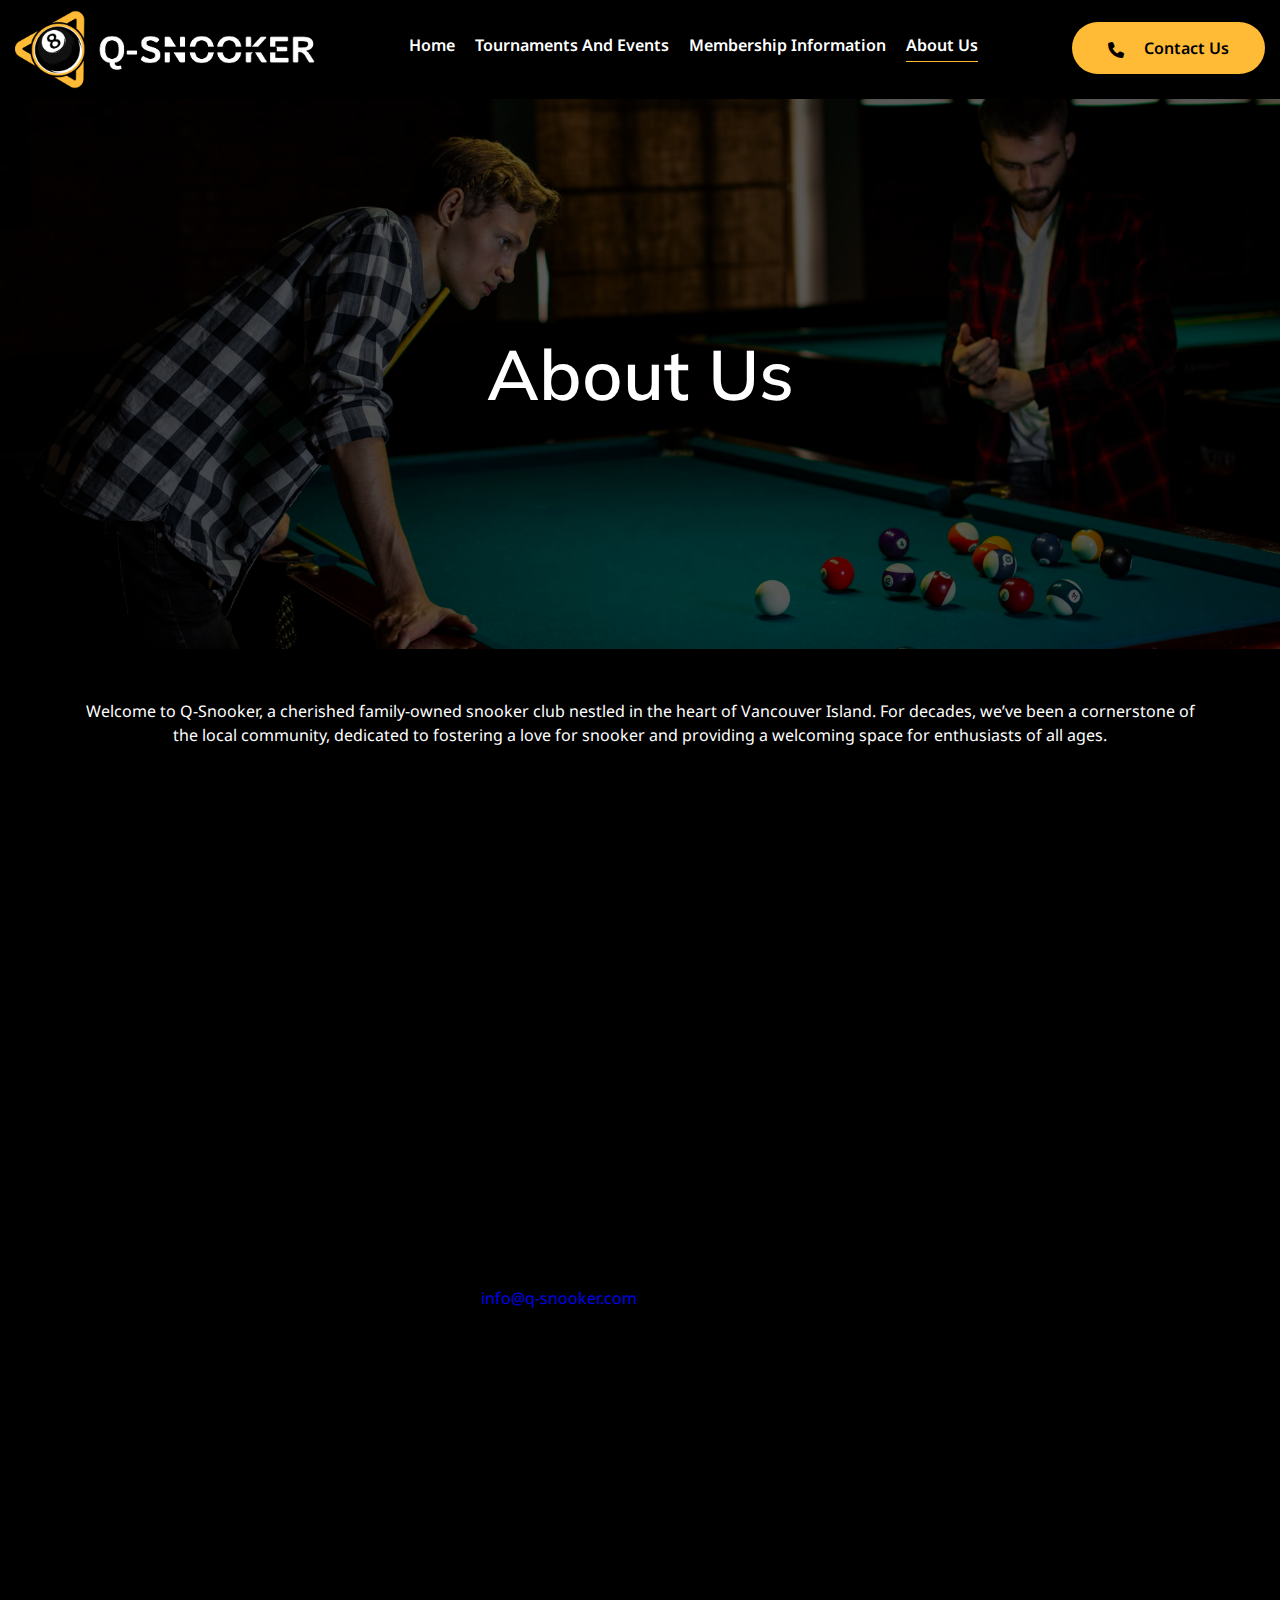
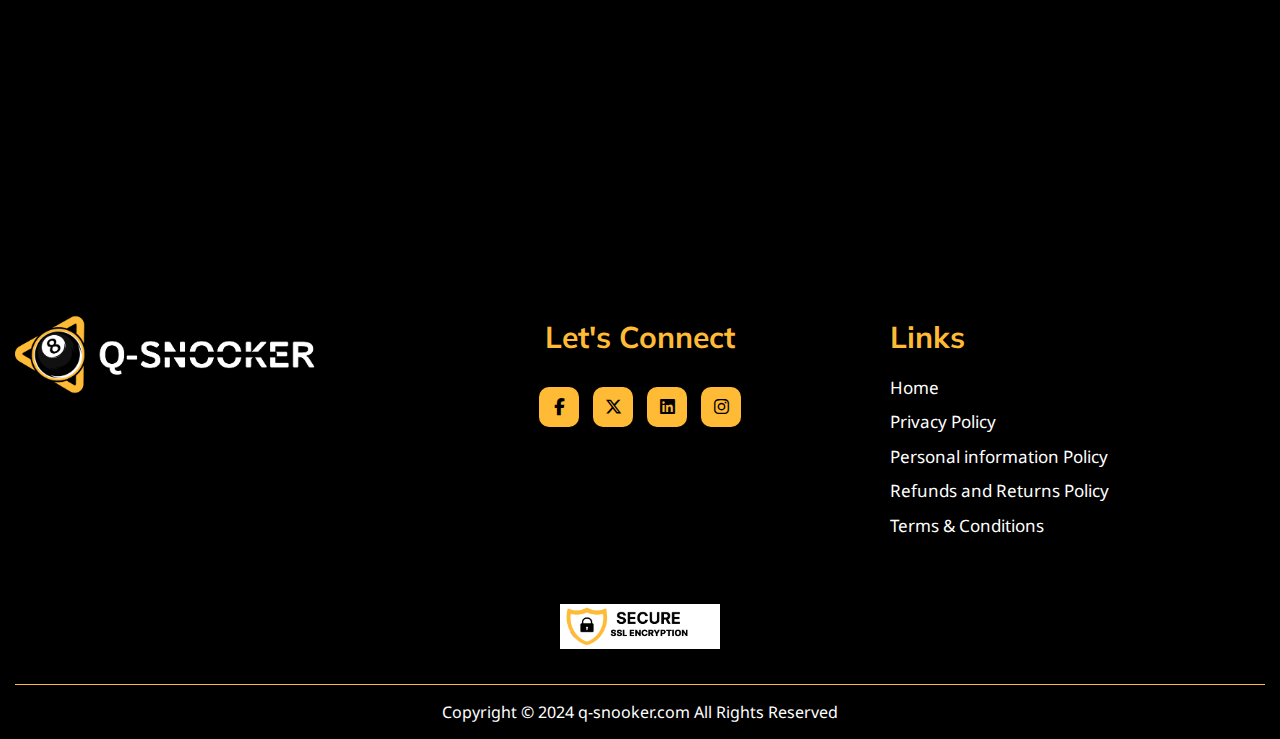
==== about-us.html @ 56da51fb "done" ====
<!DOCTYPE html>
<html lang="en">

<head>
    <meta name="viewport" content="width=device-width, initial-scale=1.0">
    <meta name="robots" content="index, follow">
    <link rel="stylesheet" href="./assets/fontawesome/css/all.css">
    <link rel="stylesheet" href="assets/css/aos.css">
    <link rel="stylesheet" href="./assets/css/style.css">
    <link rel="stylesheet" href="./assets/css/responsive.css">
    <link rel="icon" type="images/icon" href="./assets/images/favicon.ico">
    <title>About Us</title>
</head>

<body>
    <!-- Header Start -->
    <header class="site-header">
        <div class="container">
            <nav class="desktop-menu">
                <div class="logo">
                    <a href="./">
                        <img src="./assets/images/logo.svg" alt="logo"></a>
                </div>
                <div class="main-navbar">
                    <ul>
                        <li><a href="./">Home</a></li>
                        <li><a href="tournaments-events">Tournaments and Events</a></li>
                        <li><a href="membership-information">Membership Information</a></li>
                        <li><a class="active" href="about-us">About Us</a></li>
                        <li><a class="desktop-hide contact-us-btn butn" href="contact-us">Contact Us</a></li>
                    </ul>
                    <div class="close-icon"><i class="fa-solid fa-x"></i></div>
                </div>
                <div class="how-play">
                    <ul>
                        <li>
                            <a class="mobile-hide contact-us-btn butn" href="contact-us">
                                <i class="fa-solid fa-phone phone"></i>Contact Us</a>
                        </li>
                    </ul>
                </div>
                <div class="menu-icon"><i class="fa-solid fa-bars"></i></div>
            </nav>
        </div>
    </header>
    <!-- Header End -->

    <!--About Us Page Banner Section  Start -->
    <section class="banner">
        <div class="banner-image pages-banner-image">
            <img src="./assets/images/home-banner-image.jpg" alt="image">
        </div>
        <div class="banner-text pages-banner-text text-center">
            <div class="banner-text-group">
                <h1>About Us</h1>
            </div>
        </div>
    </section>
    <!--About Us Banner Section  End-->


    <!-- About Us Page Intro Section Start -->
    <div class="pages-intro-text-section py-5">
        <div class="container">
            <div class="pages-intro-text-wrapper text-center">
                <p>
                    Welcome to Q-Snooker, a cherished family-owned snooker club nestled in the heart of
                    Vancouver Island. For decades, we’ve been a cornerstone of the local community, dedicated
                    to fostering a love for snooker and providing a welcoming space for enthusiasts of all ages.
                </p>
            </div>
        </div>
    </div>
    <!-- About Us Page Intro  Section End-->

    <!-- About Us Content Section Start -->
    <section class="sub-pages-content-section py-5">
        <div class="container">
            <div class="sub-pages-content-wrapper">

                <div class="sub-pages-group">
                    <h3>
                        Our Story
                    </h3>
                    <p>
                        Founded in 1976, Q-Snooker has proudly upheld a tradition of excellence and hospitality.
                        Our family’s passion for snooker and commitment to quality service have been the driving
                        forces behind our success. What began as a small venture has grown into a beloved hub for
                        snooker players from near and far.
                    </p>
                </div>

                <div class="sub-pages-group">
                    <h3>
                        Our Mission
                    </h3>

                    <p>
                        At Q-Snooker, our mission is to create a friendly and supportive environment where snooker
                        players can thrive. If you’re a seasoned pro or a newcomer to the game, we strive to offer
                        top-notch facilities, engaging events, and a strong sense of community.
                    </p>
                </div>

                <div class="sub-pages-group">
                    <h3>
                        Our Facilities
                    </h3>
                    <p>
                        Our club features state-of-the-art snooker tables and comfortable lounge areas, designed to
                        enhance your playing experience. From casual games to competitive tournaments, we
                        provide the perfect setting for all your snooker needs. We also offer access to our exclusive
                        club lounge and a range of amenities to ensure your time with us is enjoyable.                        
                    </p>
                </div>

                <div class="sub-pages-group">
                    <h3>
                        Community and Tradition
                    </h3>
                    <p>
                        As a family-owned business, we value the close-knit relationships we’ve built with our
                        members and the broader community. We’re proud to support local events and initiatives,
                        and our long-standing presence on Vancouver Island reflects our commitment to giving back.
                    </p>
                </div>

                <div class="sub-pages-group">
                    <h3>
                        Join Us
                    </h3>
                    <p>
                        We invite you to become part of our story. Whether you’re looking to join a tournament, enjoy
                        a casual game, or simply connect with fellow snooker enthusiasts, Q-Snooker is the place
                        for you. Come and experience the warmth and camaraderie that have defined our club for
                        years.                        
                    </p>
                    <p>
                        Thank you for being a part of our journey. We look forward to welcoming you to Q-Snooker!
                    </p>
                    <p>
                        For more information or to get in touch with us, please email <a href="mailto:info@q-snooker.com">info@q-snooker.com</a>
                    </p>
                </div>
                
            </div>
        </div>
    </section>
    <!-- About Us Content Section End -->

    <!-- Footer Start -->
    <footer class="footer pt-5">
        <div class="container">

            <div class="footer-map pb-5">
                <iframe
                    src="https://www.google.com/maps/embed?pb=!1m18!1m12!1m3!1d2581.7495609422276!2d-124.98366782348803!3d49.67785597145502!2m3!1f0!2f0!3f0!3m2!1i1024!2i768!4f13.1!3m3!1m2!1s0x548813809dadab8f%3A0xec5811924b89cba3!2s2355%20Mansfield%20Dr%2C%20Courtenay%2C%20BC%20V9N%202M2%2C%20Canada!5e0!3m2!1sen!2sin!4v1727355421402!5m2!1sen!2sin"
                    width="100%" height="450" style="border:0;" allowfullscreen="" loading="lazy"
                    referrerpolicy="no-referrer-when-downgrade"></iframe>
            </div>
            <div class="footer-wrapper">

                <div class="logo-bottom footer-items">
                    <a href="./"> <img src="./assets/images/logo.svg" alt="logo"></a>
                </div>

                <div class="footer-connect footer-items">
                    <h3>Let's Connect</h3>
                    <div class="social-icons">
                        <div>
                            <div class="footer-social-icons">
                                <a href="#"><i class="fa-brands fa-facebook-f facebook"></i></a>
                                <a href="#"><i class="fa-brands fa-x-twitter twitter"></i></a>
                                <a href="#"><i class="fa-brands fa-linkedin fa-fw linkedin"></i></a>
                                <a href="#"><i class="fa-brands fa-instagram instagram"></i></a>
                            </div>
                        </div>
                    </div>
                </div>


                <div class="footer-links footer-items">
                    <h3>Links</h3>
                    <ul>
                        <li><a href="./">Home</a></li>
                        <li><a href="privacy-policy">Privacy Policy</a></li>
                        <li><a href="personal-information">Personal information Policy</a></li>
                        <li><a href="return-refunds">Refunds and Returns Policy</a></li>
                        <li><a href="terms-conditions">Terms & Conditions</a></li>
                    </ul>
                </div>
            </div>
            <div class="ssl-certificate text-center py-3">
                <img src="./assets/images/ssl.png" alt="ssl-logo">
            </div>
            <div class="copyright py-4">
                <p>Copyright &copy; 2024 q-snooker.com All Rights Reserved</p>
            </div>
        </div>
    </footer>
    <!-- Footer End -->



    <!-- Cookies Start -->
    <!-- <div class="wrapper">
        <div class="info">
            <p>
                This website uses cookies to give you the best possible experience of our websites. Cookies help us
                provide social media features, analyze our traffic, and improve our services. By continuing to browse
                our site, you agree to our use of cookies.
            </p>
        </div>
        <div class="buttons">
            <button class="button" id="acceptBtn">Accept Cookies</button>
            <button class="button">Reject Cookies</button>
        </div>
    </div> -->
    <!-- Cookies End-->

    <script src="assets/js/aos.js"></script>
    <script src="./assets/js/index.js"></script>
</body>

</html>
---- assets/css/style.css ----
@import url('https://fonts.googleapis.com/css2?family=Noto+Sans:ital,wght@0,100..900;1,100..900&display=swap');

@import url('https://fonts.googleapis.com/css2?family=Mulish:ital,wght@0,200..1000;1,200..1000&display=swap');


/* Global CSS Start */

* {
    padding: 0;
    margin: 0;
    box-sizing: border-box;
}

html {
    scroll-behavior: smooth;
}

body {
    font-family: "Noto Sans", sans-serif;
    padding: 0;
    margin: 0;
    word-break: break-word;
    background-color: #000;
}

h1,
h2,
h3,
h4,
h5,
h6 {
    font-family: "Mulish", sans-serif;
    margin: 0;
    line-height: 1.5;
}


p {
    line-height: 1.5;
    padding: 0;
    margin: 0;
}

ul {
    list-style-type: none;
    margin: 0;
    padding: 0;
}

ul li {
    line-height: 1.5;
    margin-bottom: 3px;
}

a {
    display: inline-block;
    text-decoration: none;
    font-family: "Noto Sans", sans-serif;
}

button,
textarea,
input[type=text],
input[type=submit] {
    font-family: "Noto Sans", sans-serif;
}

img {
    max-width: 100%;
    object-fit: cover;
    width: 100%;
}

.container {
    width: 100%;
    max-width: 1300px;
    margin: 0 auto;
    padding: 0 15px;
}

.py-3 {
    padding: 30px 0;
}

.py-5 {
    padding: 50px 0;
}

.pb-5 {
    padding-bottom: 50px;
}

.pt-5 {
    padding-top: 50px;
}

.pb-4 {
    padding-bottom: 40px;
}


.text-center {
    text-align: center;
}

.mb-4 {
    margin-bottom: 35px;
}


/*

 https://preview.themeforest.net/item/eightsy-billiard-school-sport-club-elementor-template-kit/full_screen_preview/35427626?_ga=2.178571309.84875571.1727330022-154049816.1719381000&_gac=1.24162376.1726467419.Cj0KCQjwi5q3BhCiARIsAJCfuZm8hFzgJNDiCWxb7B30YWxnWlj-VjBrRWWavUp2nf5yBualqFnf5sgaAioKEALw_wcB 
 
 */

/* Global CSS End */


/*Header CSS Start */
.logo img {
    text-align: center;
    width: 100%;
    max-width: 300px;
    vertical-align: middle;
}

.site-header {
    position: sticky;
    top: 0;
    left: 0;
    right: 0;
    width: 100%;
    margin: 0 auto;
    z-index: 9999;
    transition: all 0.3s ease-in-out;
    background-color: #000;
}

.main-navbar ul {
    display: flex;
    align-items: center;
    justify-content: center;
}


.desktop-menu {
    display: flex;
    align-items: center;
    justify-content: space-between;
    width: 100%;
    padding: 10px 0;
}

.main-navbar ul li a {
    padding: 0 10px;
    display: inline-block;
    text-align: center;
    cursor: pointer;
    text-decoration: none;
    text-transform: capitalize;
    line-height: normal;
    font-weight: 600;
    color: #fff;
    transition: 0.5s all ease-in-out;
    border-bottom: solid 1px transparent;
}

.main-navbar ul li a:after {
    display: block;
    content: '';
    border-bottom: solid 1px #FFBB35;
    transform: scaleX(0);
    transition: all 0.3s ease-in-out;
    padding-bottom: 5px;
}

.main-navbar ul li a:hover:after,
.main-navbar ul li a.active:after {
    transform: scaleX(1);
}

.contact-us-btn {
    color: #000;
    display: inline-block;
    text-align: center;
    cursor: pointer;
    text-decoration: none;
    text-transform: capitalize;
    line-height: normal;
    font-weight: 600;
    position: relative;
    border-radius: 30px;
    background-color: #FFBB35;
    padding: 15px 30px;
}

.contact-us-btn:hover {
    background-color: #fff;
    color: #FFBB35;
    transform: translateY(-3px);
}

.phone {
    margin-right: 20px;
    vertical-align: middle;
}

.close-icon {
    display: none;
}

.menu-icon {
    display: none;
    color: #00fadf;
    width: 30px;
    text-align: right;
    cursor: pointer;
    margin: auto 0;
    font-size: 25px;
    z-index: 60;
}

.butn {
    display: inline-block;
    padding: 15px 35px;
    font-size: 16px;
    outline: none;
    font-weight: 600;
    border: 1px solid transparent;
    transition: 0.3s all ease-in-out;
    line-height: 20px;
}

.desktop-hide {
    display: none !important;
}



/* Header CSS End */

/* Section Heading CSS Start */
h2.section-heading {
    font-size: 55px;
    line-height: 1.5;
    color: #FFBB35;
    margin: 0 auto;
    text-align: center;
}

/* Section Heading CSS End */

/* Banner Section CSS Start */
.banner {
    position: relative;
    overflow: hidden;
    text-align: center;
}

.banner-image {
    height: 550px;
    width: 100%;
}

.banner-image img {
    height: 100%;
    object-fit: cover;
    width: 100%;
    object-position: center;
}

.banner-text {
    position: absolute;
    top: 50%;
    left: 50%;
    transform: translate(-50%, -50%);
    height: 100%;
    width: 100%;
    display: flex;
    justify-content: center;
    align-items: center;
    background-color: rgba(0 0 0/65%);
    background-blend-mode: multiply;
    overflow: hidden;
    text-align: center;
}

.banner-text h1 {
    font-size: 70px;
    color: #fff;
    display: block;
    font-weight: 600;
    text-transform: capitalize;
    overflow: hidden;
}

.banner-text h3 {
    font-size: 25px;
    color: #fff;
    display: block;
    font-weight: 600;
    text-transform: capitalize;
    max-width: 1000px;
    margin: 0 auto;
    line-height: 1.5;
    overflow: hidden;

}

/* Banner Section  CSS End */

/* Home Page Intro CSS Start */

.pages-intro-text-wrapper {
    max-width: 1150px;
    margin: 0 auto;
    padding: 0 20px;
    border-radius: 10px;
    overflow: hidden;
}

.pages-intro-text-wrapper p {
    margin-bottom: 10px;
    text-align: center;
    color: #fff;
}

/* Home Page Intro CSS End */

/* Home Page Sign Up Section Start */
.home-page-signup-section {
    background-image: url("../images/home-signup-bg.jpg");
    background-repeat: no-repeat;
    background-size: cover;
    background-position: center;
    background-color: rgba(0 0 0/50%);
    background-blend-mode: multiply;
}


.form-section {
    display: flex;
    justify-content: space-between;
    flex-wrap: wrap;
    background-color: transparent;
    backdrop-filter: blur(10px);
    box-shadow: #fff 0px 4px 8px;
    padding: 20px;
    border-radius: 10px;
}

.form-image {
    width: 40%;
    overflow: hidden;
}

.form-image img {
    width: 100%;
    object-fit: cover;
    height: 100%;
}

.form-container {
    width: 60%;
    padding: 20px;
    background-image: url("../images/form-bg.jpg");
    background-size: cover;
    background-repeat: no-repeat;
    background-color: rgba(0 0 0/50%);
    background-blend-mode: multiply;
}

.form-wrapper {
    height: 100%;
    width: 100%;
}

.home-signup-wrapper h3 {
    color: #fff;
    font-size: 30px;
    max-width: 850px;
    margin: 0 auto;
    background-color: transparent;
    backdrop-filter: blur(10px);
}

.form-section h2 {
    margin-bottom: 10px;
    font-size: 36px;
    color: #FFBB35;
}

form {
    display: flex;
    flex-direction: column;
}

label {
    margin-bottom: 10px;
    font-size: 18px;
}

input {
    width: 60%;
    padding: 12px;
    border: none;
    border-radius: 5px;
    margin-bottom: 20px;
    font-size: 16px;
    color: #fff;
    background-color: #fff;
}

button {
    padding: 10px;
    background-color: #FFBB35;
    color: #fff;
    border: none;
    border-radius: 5px;
    cursor: pointer;
    font-size: 18px;
    transition: all 0.4s ease-in-out;
    width: 30%;
}

button:hover {
    background-color: #fff;
    color: #FFBB35;
    transform: translateY(-1px);
}

.form-container p {
    color: #fff;
    margin-top: 10px;
}

.form-container p a {
    color: #FFBB35;
    margin-top: 10px;
    transition: 0.4s all ease-in-out;
}

.form-container p a:hover {
    color: red;
    transform: translateX(2px);
}

.login-icon,
.submit-icon {
    font-size: 16px;
    margin-left: 7px;
}

/* Home Page Sign Up Section End */

/* Home Featured Cards CSS Start */

.home-featured-cards-wrapper {
    display: flex;
    flex-wrap: wrap;
    justify-content: space-between;
}

.home-featured-cards {
    width: 32%;
    box-shadow: #FFBB35 0px 4px 8px;
    border-radius: 10px;
    overflow: hidden;
    position: relative;
    transition: 0.4s all ease-in-out;
}

.home-featured-cards:hover {
    transform: translateY(-5px);
    box-shadow: #Fff 0px 4px 8px;
}

.home-featured-image {
    width: 100%;
    height: 400px;
    overflow: hidden;
}

.home-featured-image img {
    width: 100%;
    height: 100%;
    object-fit: cover;
    object-position: center;
    transition: 0.4 all ease-in-out;
}

.home-featured-text {
    position: absolute;
    top: 50%;
    left: 50%;
    transform: translate(-50%, -50%);
    height: 100%;
    width: 100%;
    background-color: rgba(0 0 0/65%);
    background-blend-mode: multiply;
}

.home-featured-text a {
    display: flex;
    height: 100%;
    width: 100%;
    justify-content: center;
    align-items: center;
}

.home-featured-text a h3 {
    color: #fff;
    font-size: 27px;
}

.home-advantage-cards-wrapper {
    display: flex;
    flex-wrap: wrap;
    justify-content: space-between;
    align-items: center;
}

.home-advantage-cards {
    width: 32%;
    padding: 40px 10px;
    background-color: #FFBB35;
    background-image: linear-gradient(to left, transparent, transparent 50%, #FFf 50%);
    background-position: 100% 0;
    background-size: 200% 100%;
    transition: all .3s ease-in;
    border-radius: 10px;
    overflow: hidden;
    margin-bottom: 30px;
    min-height: 200px;
    position: relative;
}

img.next-page-image {
    height: 30px;
    width: 30px;
}

.target-page {
    position: absolute;
    top: 10px;
    right: 20px;
}

.home-advantage-cards:hover {
    background-position: 0 0;
    box-shadow: #FFBB35 0px 6px 15px;
    transform: translateY(-5px);
}

.home-advantage-icons {
    margin-bottom: 15px;
}

.home-advantage-content p {
    color: #000;
    font-size: 17px;
    font-weight: 500;
}

.home-advantage-cards-wrapper>p {
    color: #000;
    max-width: 800px;
    margin: 0 auto;
    font-weight: 500;
}

.home-advantage-icons img {
    height: 70px;
    width: 70px;
    object-fit: cover;
    margin: 0 auto;
    text-align: center;
}

/* Home Featured Cards CSS End*/

/* Home Image Gallery CSS Start */
.home-images-gallery-wrapper {
    display: flex;
    justify-content: space-between;
    flex-wrap: wrap;
    transition: 0.3s all ease-in-out;
}

.home-images-gallery-wrapper:hover img {
    filter: blur(5px);
}

.home-gallery-images {
    width: 32%;
    height: 400px;
    overflow: hidden;
    margin-bottom: 30px;
}

.home-gallery-images img {
    width: 100%;
    height: 100%;
    object-fit: cover;
    border: 5px solid #fff;
    transition: 0.5s all ease-in-out;
    transition: all 0.3s ease;
    filter: blur(0);
}

.home-gallery-images:first-child,
.home-gallery-images:last-child {
    width: 100%;
}

.home-gallery-images img:hover {
    transform: scale(1.1);
    filter: blur(0);
}

/* Home Image Gallery CSS End */

/* Home Contact Us Form CSS Start */
.contact-form-section {
    background-image: url("../images/contact-form-section-bg.jpg");
    background-position: center;
    background-repeat: no-repeat;
    background-size: cover;
    background-color: rgba(0 0 0/60%);
    background-blend-mode: multiply;
    isolation: isolate;
}

form.contact-form {
    max-width: 600px;
    margin: 0 auto;
    padding: 30px 20px;
    background-color: transparent;
    backdrop-filter: blur(10px);
    border-radius: 10px;
}

.formbold-form-input {
    width: 100%;
    padding: 12px 24px;
    border-radius: 6px;
    border: 1px solid #e0e0e0;
    background: white;
    font-weight: 500;
    font-size: 16px;
    color: #6b7280;
    outline: none;
    resize: none;
}

.formbold-form-input:focus {
    border-color: #FFBB35;
    box-shadow: 0px 3px 8px rgba(0, 0, 0, 0.05);
}

.formbold-btn {
    text-align: center;
    font-size: 16px;
    border-radius: 6px;
    padding: 14px 32px;
    border: none;
    font-weight: 600;
    background-color: #FFBB35;
    color: #000;
    cursor: pointer;
    margin-top: 15px;
    transition: 0.3s all ease-in;
}

.formbold-btn:hover {
    box-shadow: 0px 3px 8px rgba(0, 0, 0, 0.05);
    transform: translateY(-3px);
}

.formbold--mx-3 {
    margin-left: -12px;
    margin-right: -12px;
}

.formbold-px-3 {
    padding-left: 12px;
    padding-right: 12px;
}

.flex {
    display: flex;
}

.flex-wrap {
    flex-wrap: wrap;
}

.w-full {
    width: 100%;
}

/* Home Contact Us Form CSS End */

/* Discalimer CSS Start */

.disclaimer {
    background-image: url("../images/disclaimer-bg.png");
    background-repeat: no-repeat;
    background-color: rgb(0 0 0/50%);
    background-blend-mode: multiply;
    background-size: cover;
}

.disclaimer-wrapper h3 {
    color: #FFBB35;
    font-size: 30px;
}

.disclaimer-wrapper {
    padding: 15px;
}

.disclaimer-wrapper p {
    color: #fff;
    margin-bottom: 10px;
    line-height: 1.7;
}

.disclaimer-wrapper p a {
    color: #FFBB35;
    transition: 0.3s all ease-in-out;
}

.disclaimer-wrapper p a:hover {
    color: rgb(255 0 0);
    transform: translateX(3px);
}

span.heading-like {
    font-weight: 700;
    color: #FFBB35;
    margin-right: 5px;
}

/* Discalimer CSS End */



/* Footer CSS Start */
.footer {
    width: 100%;
    background-image: url("../images/footer-bg.png");
    background-position: center;
    background-repeat: no-repeat;
    background-size: cover;
}

.footer-wrapper {
    display: flex;
    justify-content: space-between;
    align-items: flex-start;
    flex-wrap: wrap;
    padding-bottom: 30px;
    overflow: hidden;
    width: 100%;
}

.logo-bottom img {
    width: 100%;
    max-width: 300px;
}

.logo-bottom a {
    width: 100%;
}

.footer-items {
    width: 30%;
}

.footer-items h3 {
    font-size: 30px;
    font-weight: 700;
    margin-bottom: 12px;
    text-align: center;
    color:#FFBB35;
}

.footer-links h3 {
    text-align: left;
}

.footer-items .social-icons {
    width: 100%;
    margin: 15px auto;
}


.footer-items ul li a {
    padding: 3px 0;
}

.footer .footer-items ul li a {
    transition: 0.6s all ease;
    font-size: 17px;
    position: relative;
    color: #fff;
}

.footer .footer-items ul li a:hover {
    color:#FFBB35;
}


.footer .footer-items ul li a:after {
    display: block;
    content: '';
    border-bottom: solid 1px #FFBB35;
    transition: all 300ms ease-in-out;
    position: absolute;
    left: 0;
    top: 100%;
    width: 0%;
}

.footer-items ul li a:hover:after {
    width: 100%;
}

.footer .footer-items ul li a:hover {
    transform: translateX(3px);
}

.footer-icons {
    min-width: 20px;
    margin-right: 6px;
}

.copyright {
    padding: 15px 0;
    text-align: center;
    margin: auto 0;
    border-top: 1px solid #FFBB35;
}

.copyright p {
    color: #fff;
    text-align: center;
}

.ssl-certificate img {
    max-width: 160px;
}

/* Footer CSS End */

/* Social Icons CSS Start */
.social-icons {
    text-align: center;
    display: inline-flex;
    align-items: center;
    justify-content: center;
    margin: 10px auto;

}

.social-icons i {
    width: 40px;
    height: 40px;
    border-radius: 10px;
    font-size: 17px;
    background-color: #FFBB35;
    color: #000;
    line-height: normal;
    margin: 0 5px;
    transition: 0.3s all ease-in-out;
    display: inline-flex !important;
    align-items: center;
    justify-content: center;
    vertical-align: middle;
}

.social-icons i:hover {
    transform: translateY(-2px);
    color: #fff;
}

.social-icons i.facebook:hover {
    background-color: #116af9;
    box-shadow: #fff 0px 4px 8px;
}

.social-icons i.twitter:hover {
    background-color: #000;
    box-shadow: #fff 0px 4px 8px;
}

.social-icons i.instagram:hover {
    background-color: #da1090;
    box-shadow: #fff 0px 2px 4px;
}

.social-icons i.linkedin:hover {
    background-color: #0a66c2;
    box-shadow: #fff 0px 2px 4px;
}

/* Social Icons CSS End */








/* Cookies CSS Start */
.wrapper {
    position: fixed;
    bottom: -100%;
    width: 100%;
    background-color: #000;
    padding: 15px 25px 22px;
    transition: all 1s ease-in-out;
    box-shadow: 0 5px 10px rgba(0, 0, 0, 0.1);
    border: 5px solid #FFBB35;
}

.wrapper.show {
    bottom: 0;
}

.info {
    margin-bottom: 15px;
}

.info p {
    font-size: 15px;
    font-weight: 600;
    color: #fff;
    text-align: center;
    max-width: 1000px;
    margin: 0 auto;
}

.buttons {
    display: flex;
    justify-content: center;
    align-items: center;
    width: 100%;
    gap: 10px;
}

.button {
    width: calc(40% / 2 - 10px);
    padding: 8px 0;
    border: 1px solid transparent;
    border-radius: 4px;
    background-color: #FFBB35;
    color: #000;
    cursor: pointer;
    transition: all 0.7s ease;
    font-weight: 600;
}

.button:hover {
    border-color: #fff;
    background-color: #fff;
}

/* Cookies CSS End */
---- assets/css/responsive.css ----
@media screen and (max-width:1200px) {



}

@media screen and (max-width:991px) {
  

   

}




@media screen and (max-width:767px) {
   
     

   
  
  

}

@media screen and (max-width:575px) {  
   
  
}


@media screen and (max-width:480px) {  
   
  
}
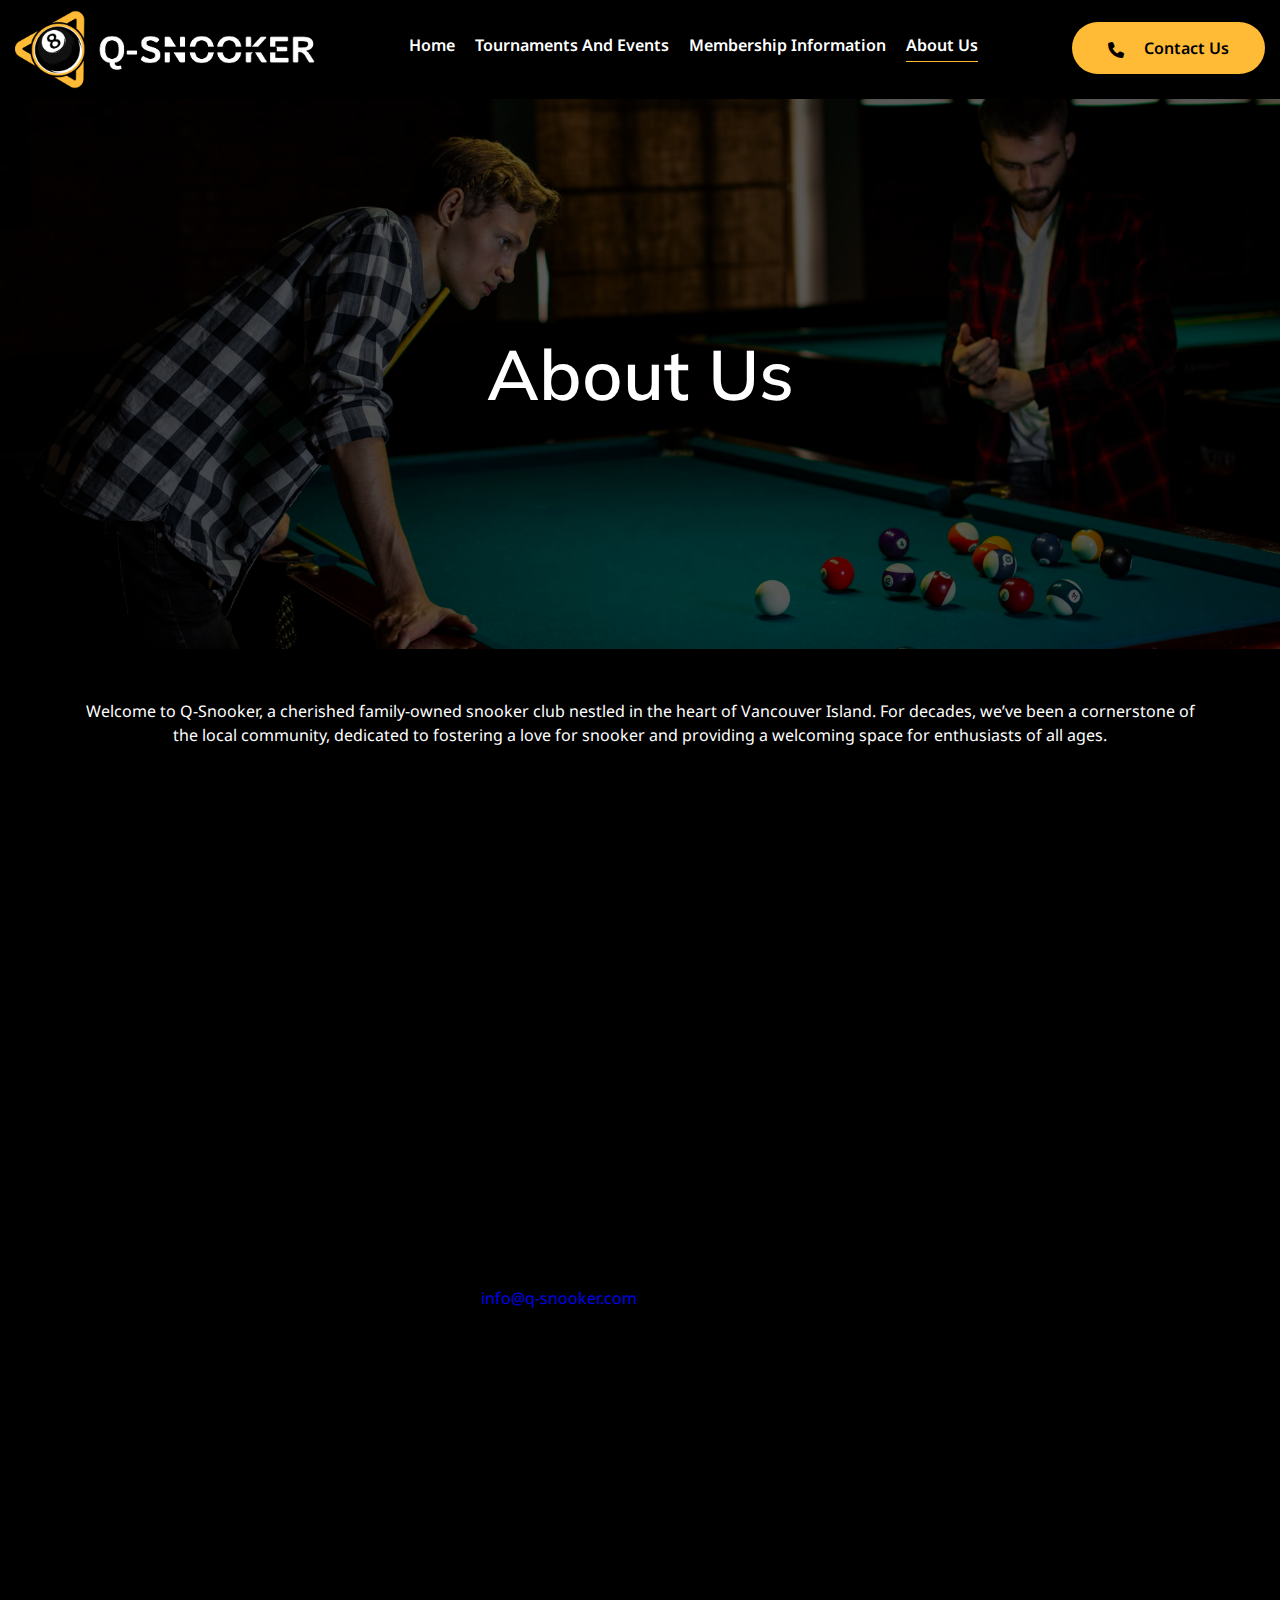
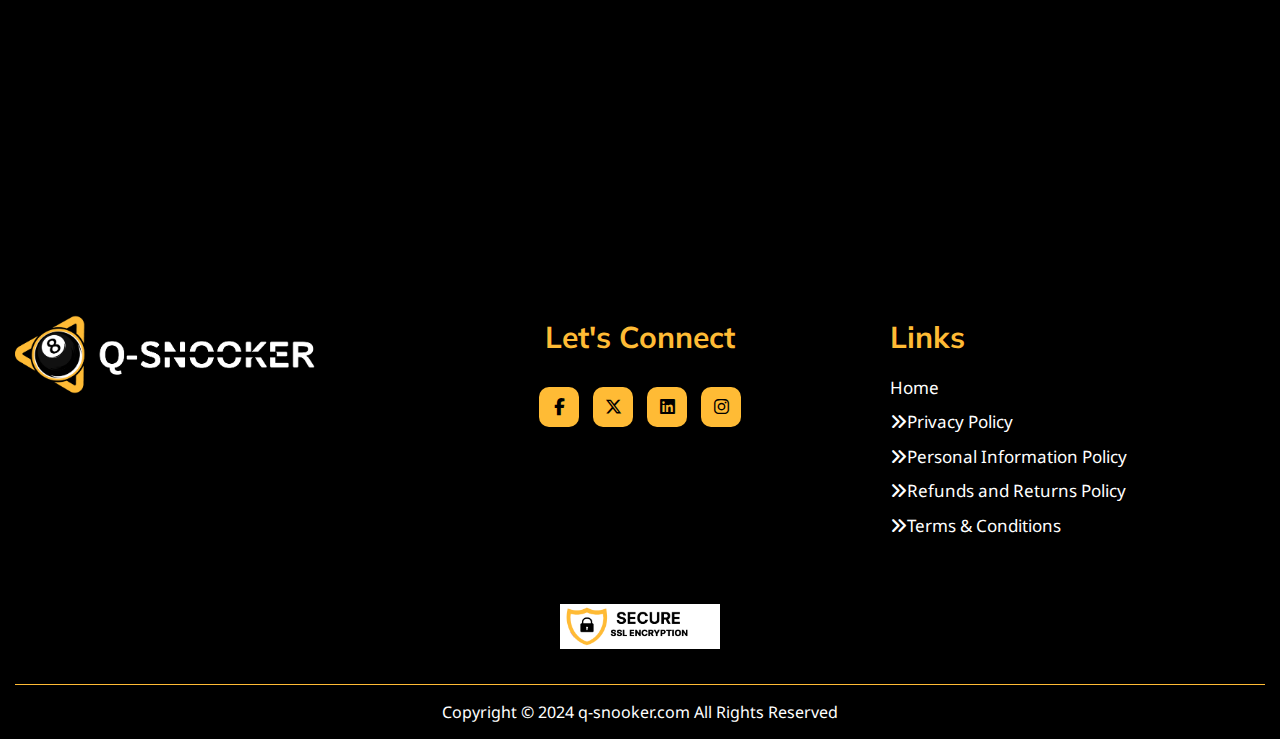
==== commit a07241fa: "done" ====
--- a/about-us.html
+++ b/about-us.html
@@ -110,7 +110,7 @@
                         Our club features state-of-the-art snooker tables and comfortable lounge areas, designed to
                         enhance your playing experience. From casual games to competitive tournaments, we
                         provide the perfect setting for all your snooker needs. We also offer access to our exclusive
-                        club lounge and a range of amenities to ensure your time with us is enjoyable.                        
+                        club lounge and a range of amenities to ensure your time with us is enjoyable.
                     </p>
                 </div>
 
@@ -133,16 +133,17 @@
                         We invite you to become part of our story. Whether you’re looking to join a tournament, enjoy
                         a casual game, or simply connect with fellow snooker enthusiasts, Q-Snooker is the place
                         for you. Come and experience the warmth and camaraderie that have defined our club for
-                        years.                        
+                        years.
                     </p>
                     <p>
                         Thank you for being a part of our journey. We look forward to welcoming you to Q-Snooker!
                     </p>
                     <p>
-                        For more information or to get in touch with us, please email <a href="mailto:info@q-snooker.com">info@q-snooker.com</a>
-                    </p>
-                </div>
-                
+                        For more information or to get in touch with us, please email <a
+                            href="mailto:info@q-snooker.com">info@q-snooker.com</a>
+                    </p>
+                </div>
+
             </div>
         </div>
     </section>
@@ -183,10 +184,10 @@
                     <h3>Links</h3>
                     <ul>
                         <li><a href="./">Home</a></li>
-                        <li><a href="privacy-policy">Privacy Policy</a></li>
-                        <li><a href="personal-information">Personal information Policy</a></li>
-                        <li><a href="return-refunds">Refunds and Returns Policy</a></li>
-                        <li><a href="terms-conditions">Terms & Conditions</a></li>
+                        <li><a href="privacy-policy"><i class="fa-solid fa-angles-right footer-arrow"></i>Privacy Policy</a></li>
+                        <li><a href="personal-information"><i class="fa-solid fa-angles-right footer-arrow"></i>Personal Information Policy</a></li>
+                        <li><a href="return-refunds"><i class="fa-solid fa-angles-right footer-arrow"></i>Refunds and Returns Policy</a></li>
+                        <li><a href="terms-conditions"><i class="fa-solid fa-angles-right footer-arrow"></i>Terms & Conditions</a></li>
                     </ul>
                 </div>
             </div>
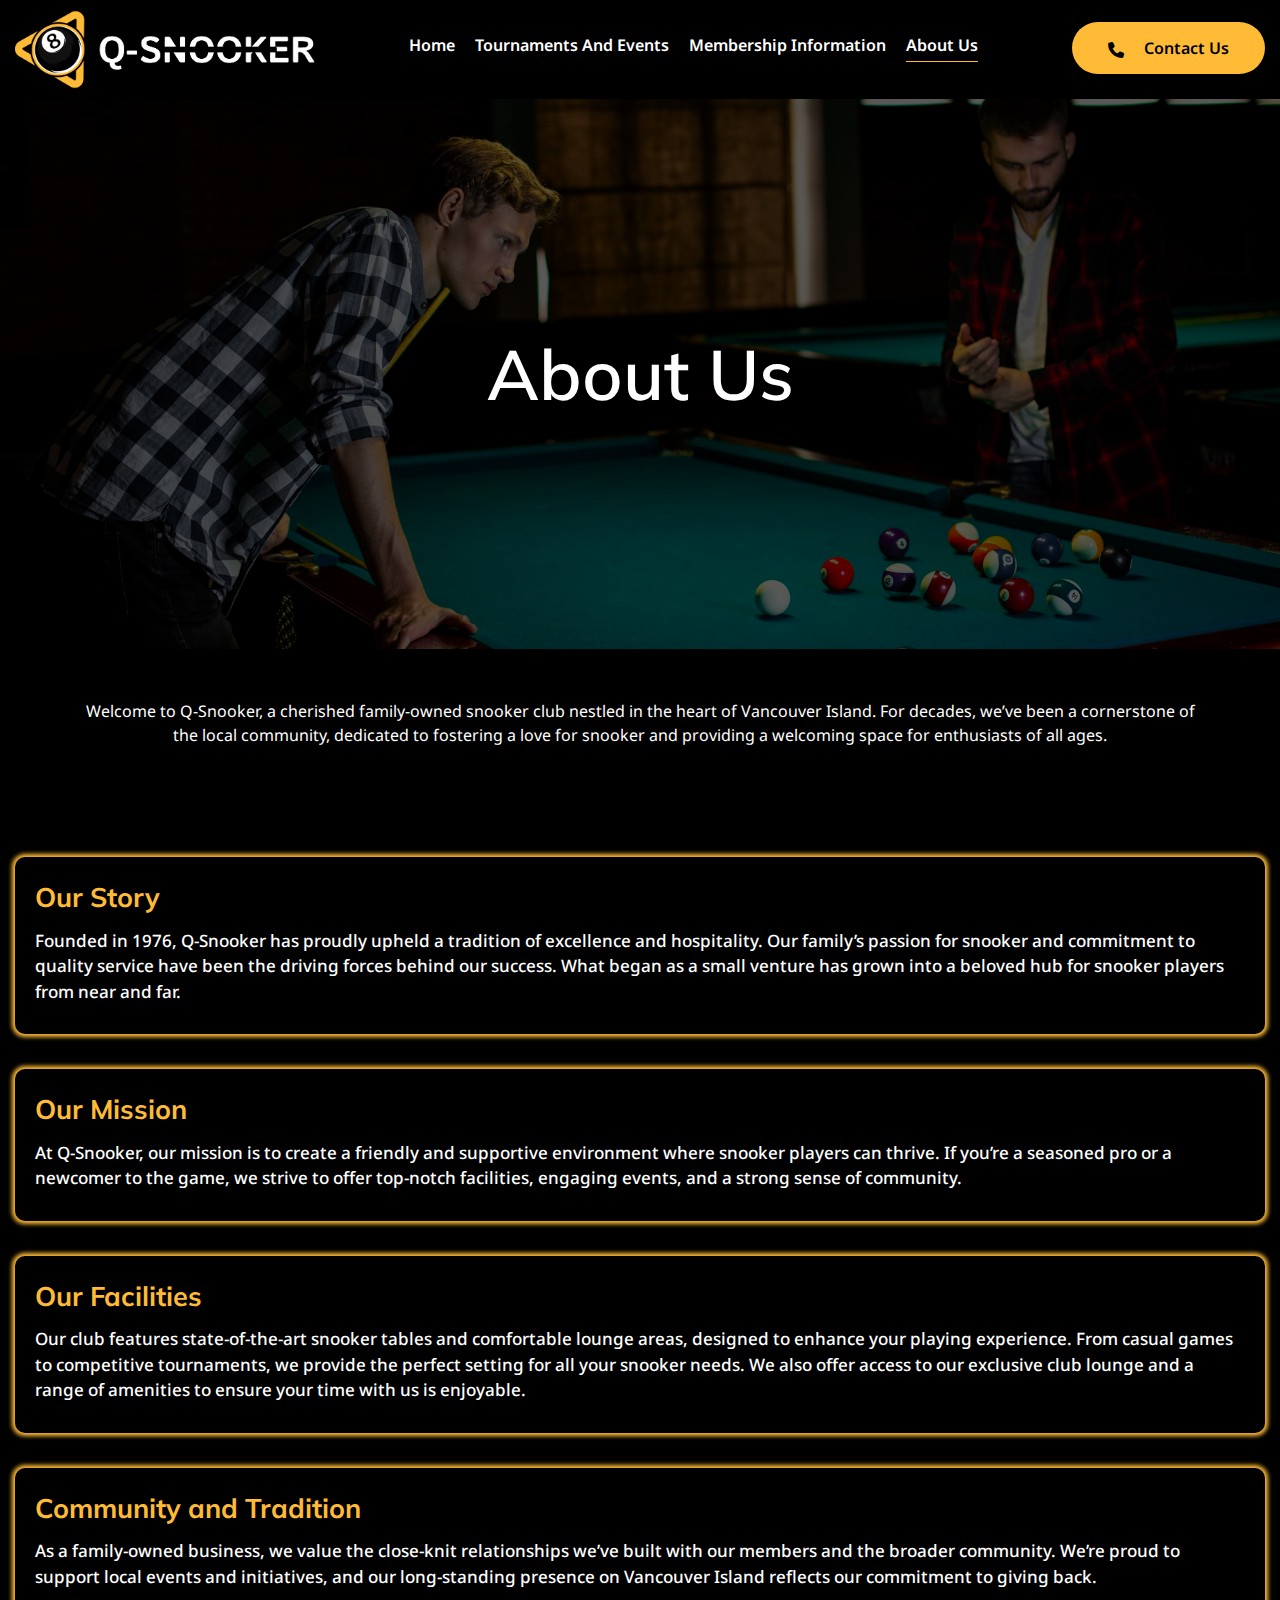
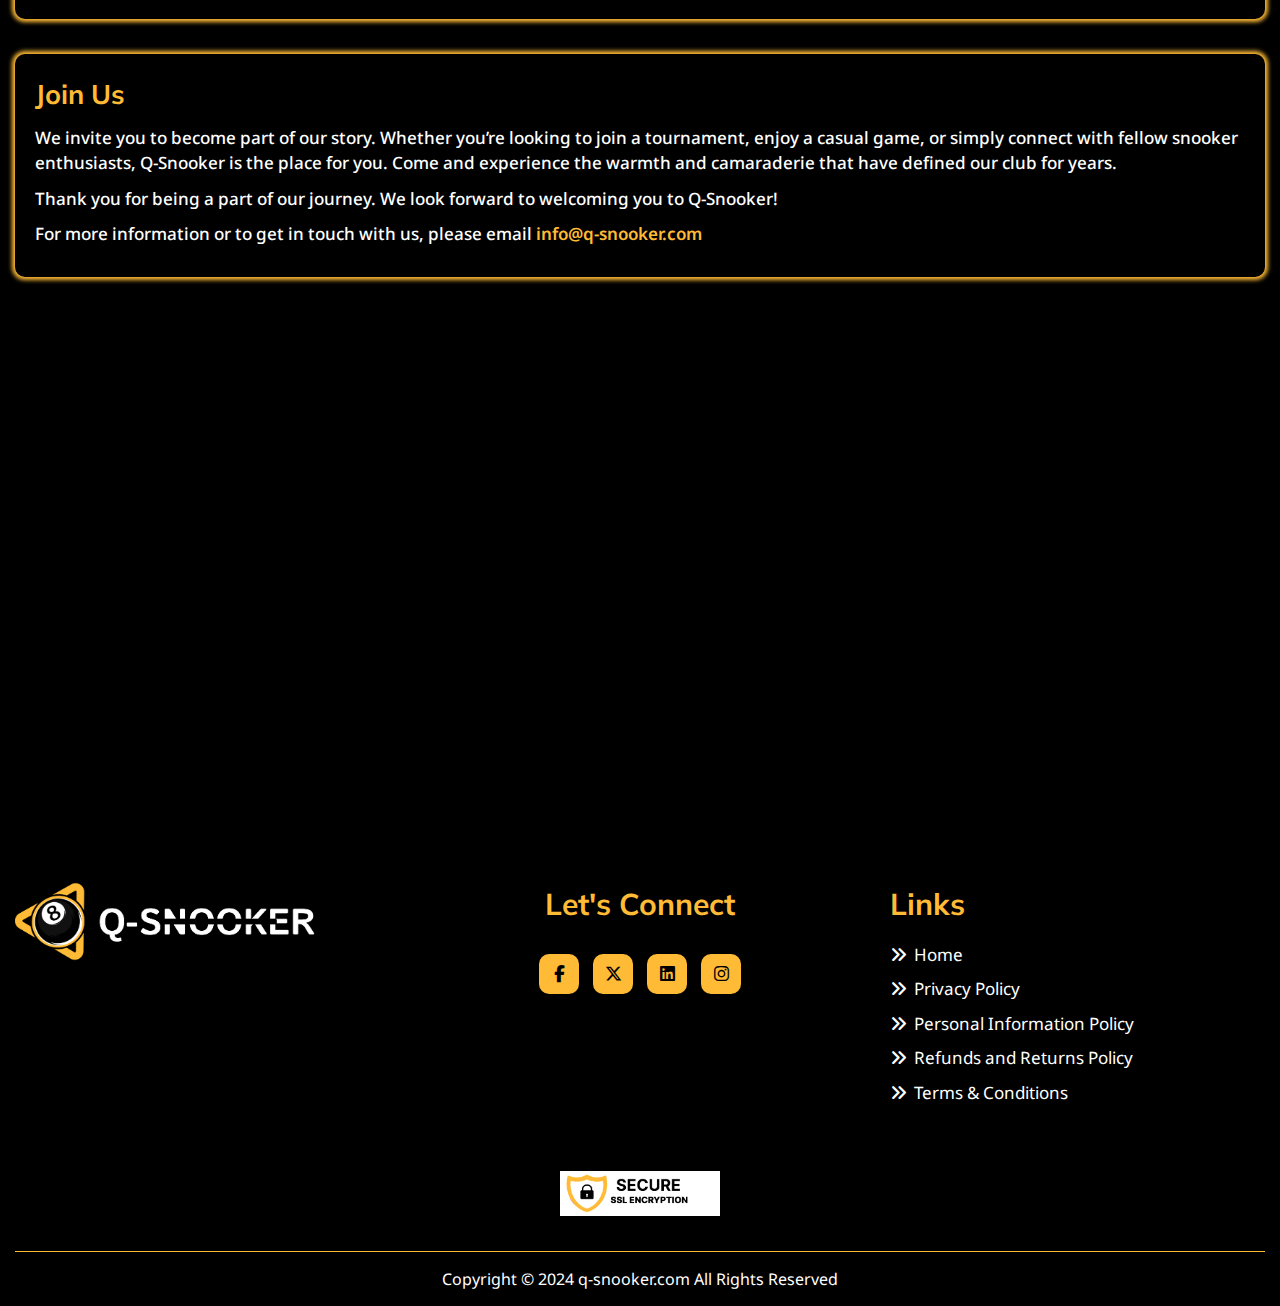
==== commit bf4c8623: "done" ====
--- a/about-us.html
+++ b/about-us.html
@@ -183,7 +183,7 @@
                 <div class="footer-links footer-items">
                     <h3>Links</h3>
                     <ul>
-                        <li><a href="./">Home</a></li>
+                        <li><a href="./"><i class="fa-solid fa-angles-right footer-arrow"></i>Home</a></li>
                         <li><a href="privacy-policy"><i class="fa-solid fa-angles-right footer-arrow"></i>Privacy Policy</a></li>
                         <li><a href="personal-information"><i class="fa-solid fa-angles-right footer-arrow"></i>Personal Information Policy</a></li>
                         <li><a href="return-refunds"><i class="fa-solid fa-angles-right footer-arrow"></i>Refunds and Returns Policy</a></li>
--- a/assets/css/style.css
+++ b/assets/css/style.css
@@ -835,6 +835,9 @@
 .footer-icons {
     min-width: 20px;
     margin-right: 6px;
+}
+.footer-arrow{
+    margin-right: 7px;
 }
 
 .copyright {
@@ -909,6 +912,88 @@
 /* Social Icons CSS End */
 
 
+/* Sub Pages CSS Start */
+.sub-pages span.heading-like {
+    color: #FFBB35;
+    font-weight: 700;
+    font-size: 17px;
+}
+
+.sub-pages-content-section {
+    background-image: url("../images/sub-pages-bg.png");
+    background-position: center;
+    background-size: cover;
+    background-repeat: no-repeat;
+    background-attachment: fixed;
+}
+
+
+.sub-pages-group {
+    margin-bottom: 35px;
+    padding: 20px;
+    box-shadow: 0px 0px 4px 3px #FFBB35;
+    border-radius: 10px;
+}
+
+.sub-pages-group:last-child {
+    margin-bottom: 0px;
+}
+
+.sub-pages-group h3 {
+    font-size: 27px;
+    margin-bottom: 10px;
+    color: #FFBB35;
+}
+
+.sub-pages-group h4 {
+    font-size: 18px;
+    margin-bottom: 10px;
+    color: #fff;
+}
+
+.sub-pages-group p {
+    margin-bottom: 10px;
+    font-size: 17px;
+    font-weight: 500;
+    color: #fff;
+}
+
+.sub-pages-group ul li {
+    margin-bottom: 10px;
+    list-style-type: disc;
+    margin-left: 17px;
+    color: #ffff;
+}
+
+.sub-pages-group h3 a {
+    color: #FFBB35;
+    transition: 0.3s all ease-in-out;
+}
+
+.sub-pages-group h3 a:hover {
+    color: red;
+    transform: translateX(2px);
+}
+
+.sub-pages-group p a {
+    color: #FFBB35;
+    font-weight: 600;
+    font-size: 17px;
+    transition: 0.3s all ease-in-out;
+}
+
+.sub-pages-group p a:hover {
+    color: blue;
+    transform: translateX(2px);
+}
+
+.sub-pages-group ul {
+    margin: 10px auto;
+}
+
+/* Sub Pages CSS End */
+
+
 
 
 
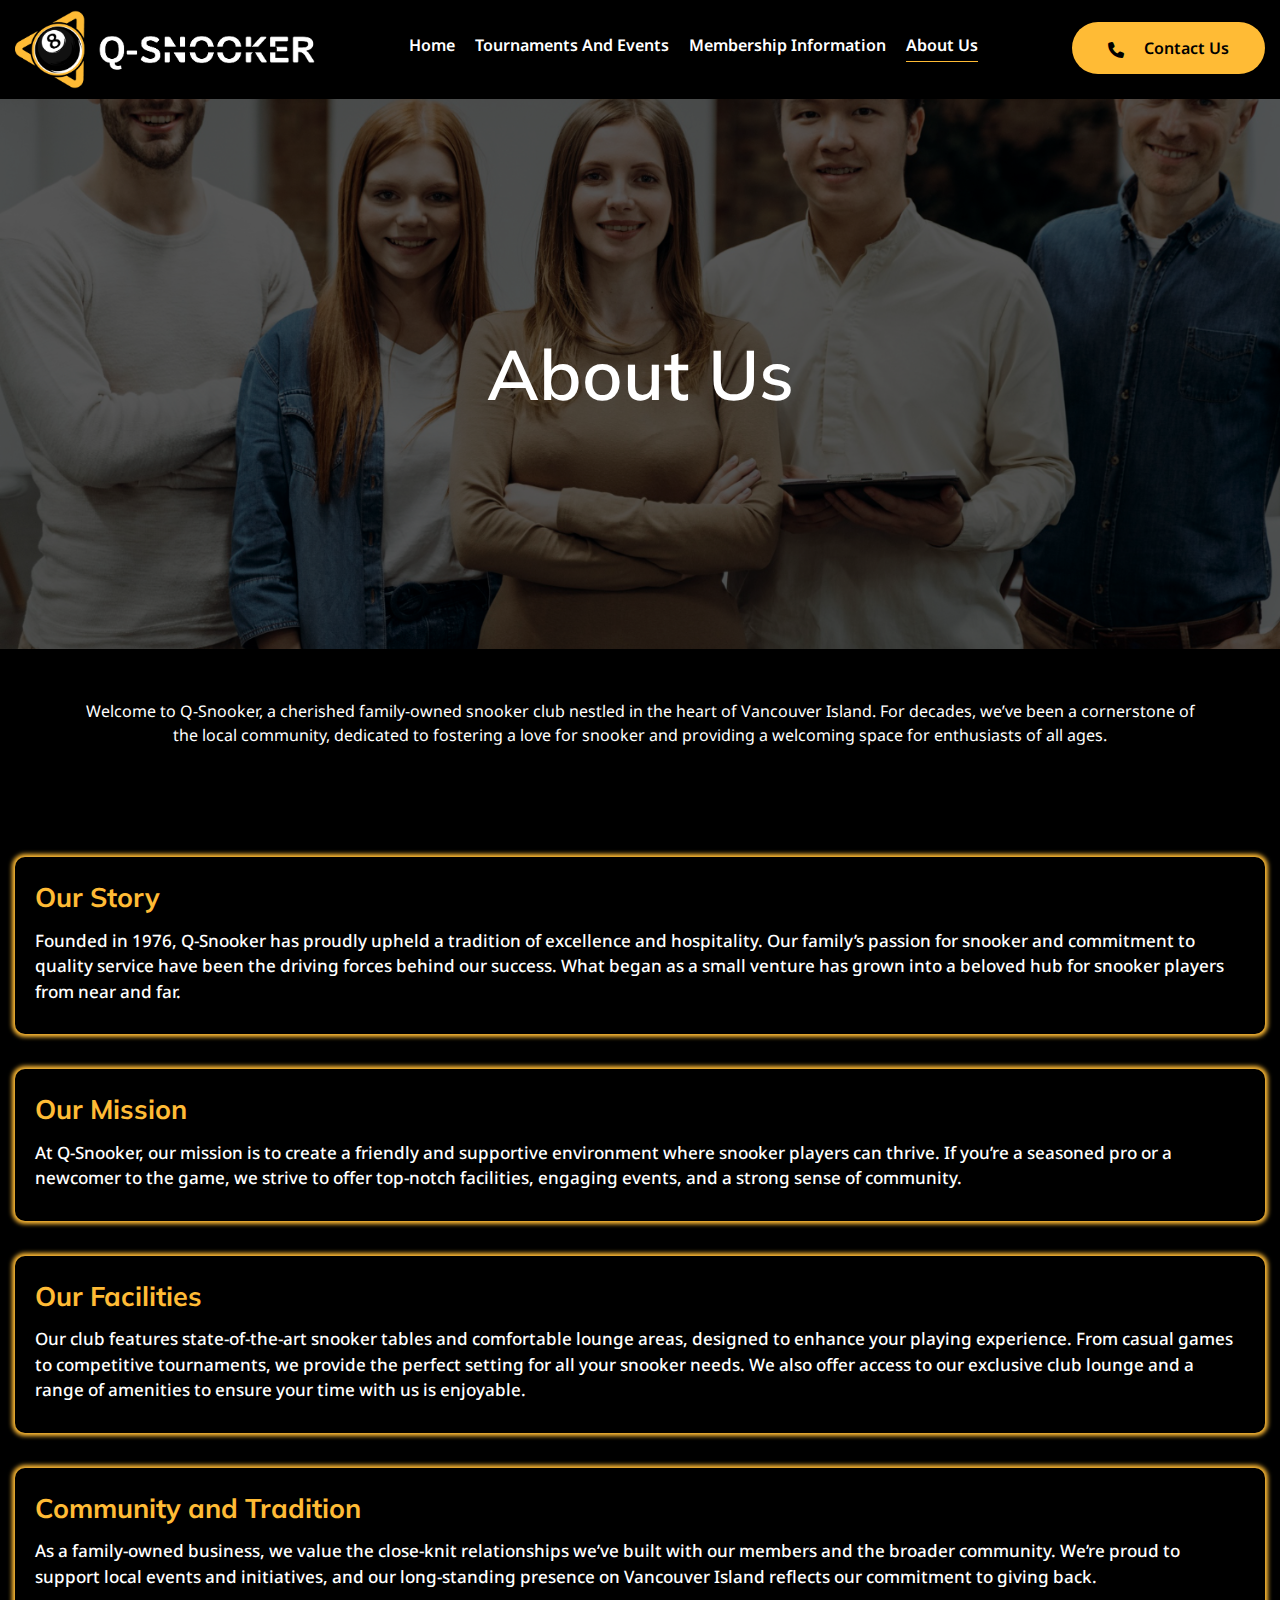
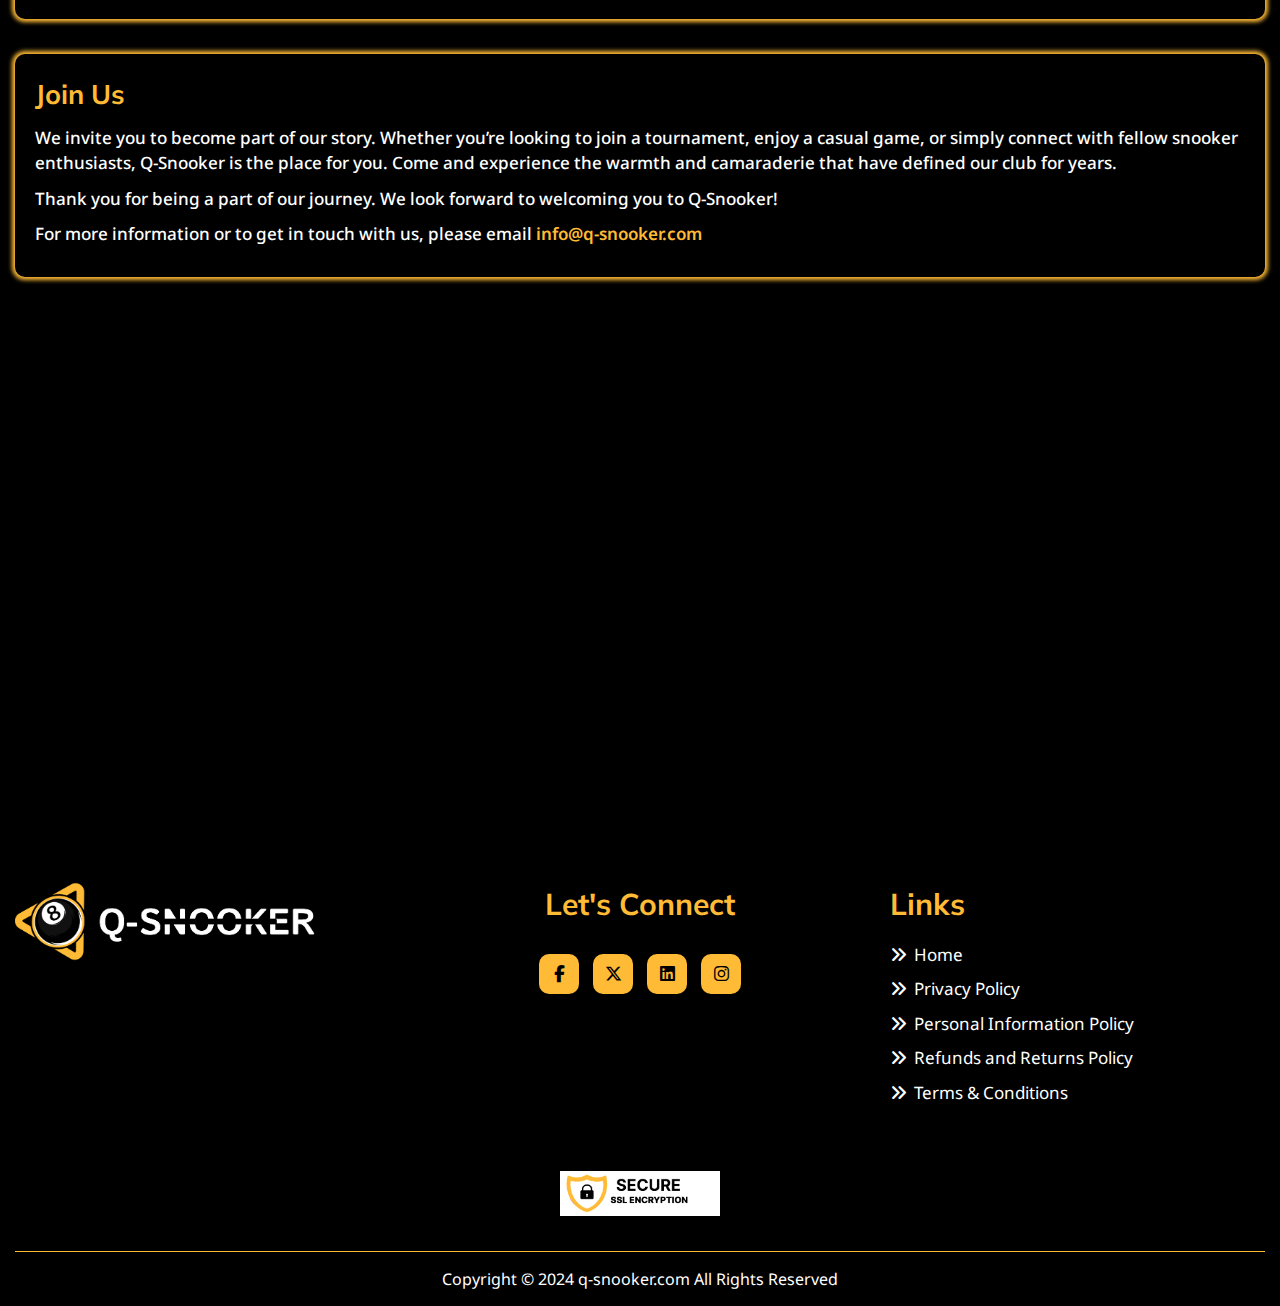
==== commit c462a76b: "done" ====
--- a/about-us.html
+++ b/about-us.html
@@ -48,7 +48,7 @@
     <!--About Us Page Banner Section  Start -->
     <section class="banner">
         <div class="banner-image pages-banner-image">
-            <img src="./assets/images/home-banner-image.jpg" alt="image">
+            <img src="./assets/images/about-banner-image.jpg" alt="image">
         </div>
         <div class="banner-text pages-banner-text text-center">
             <div class="banner-text-group">
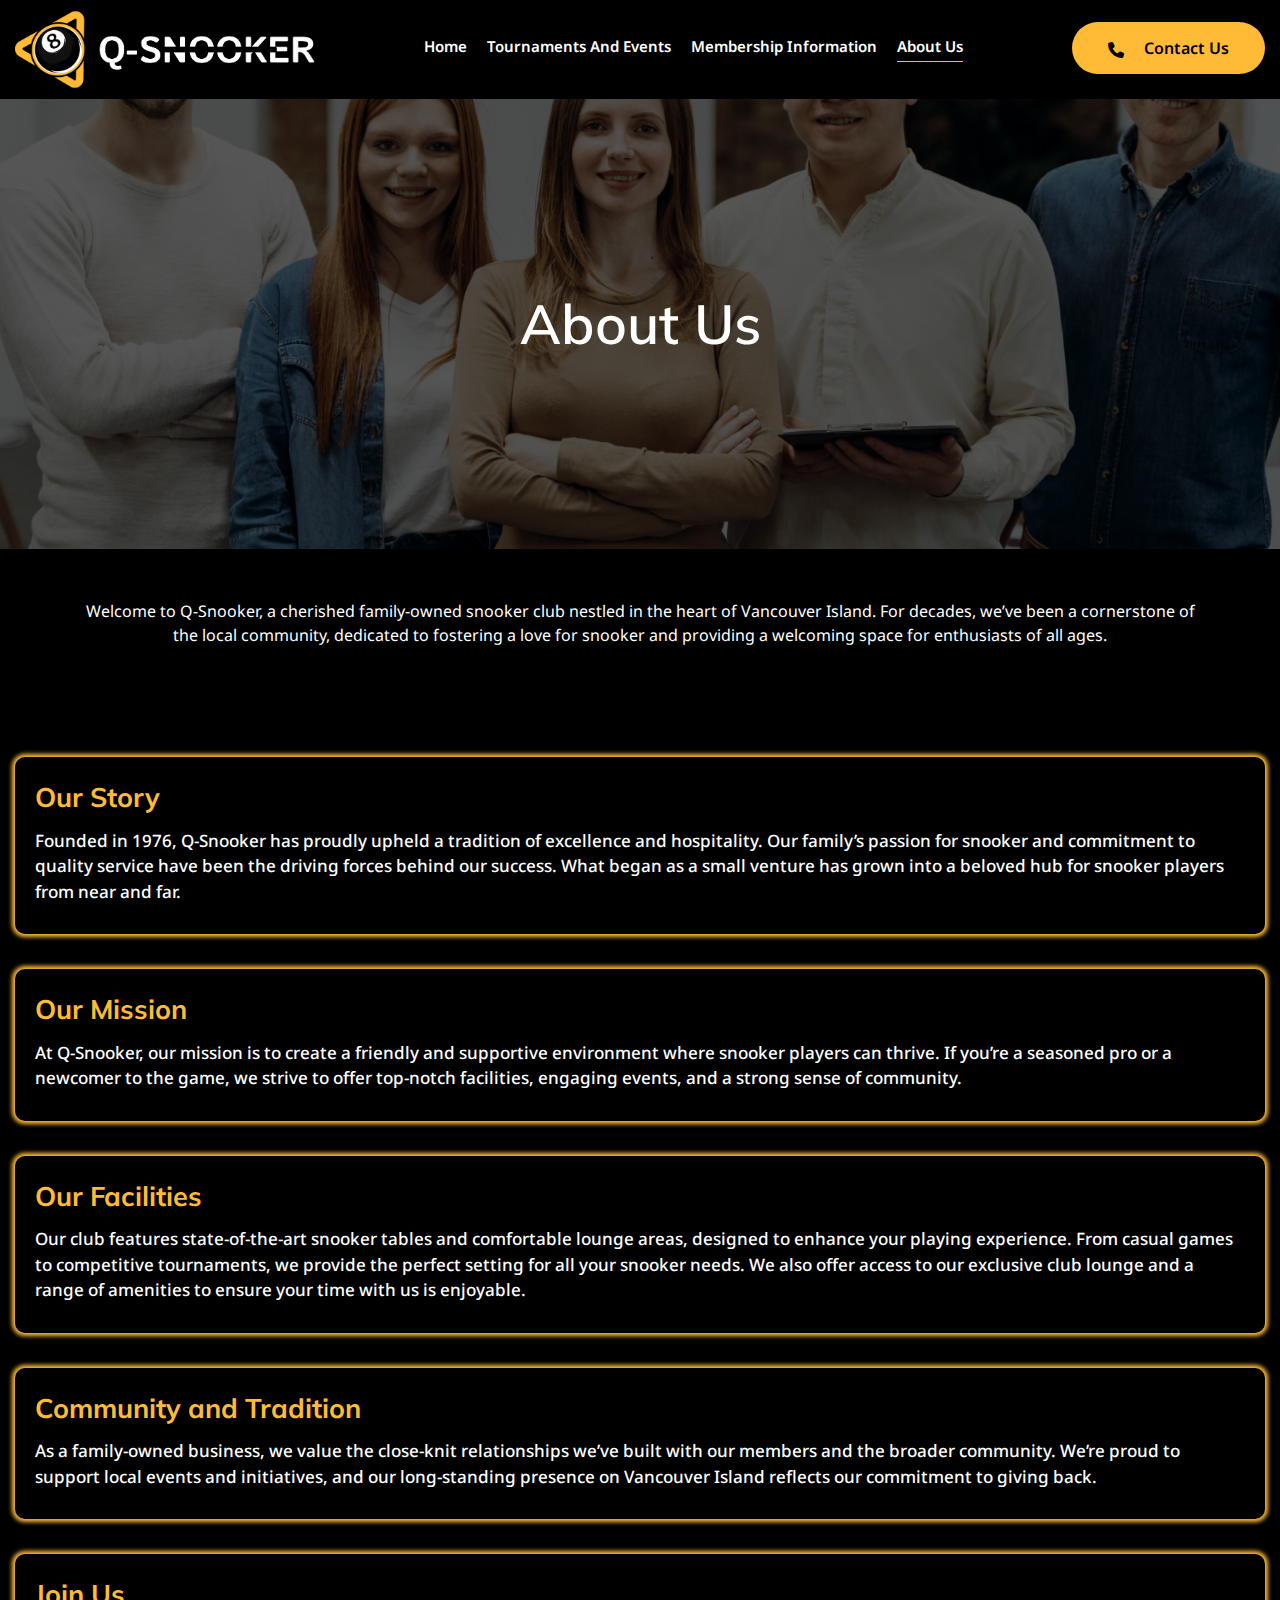
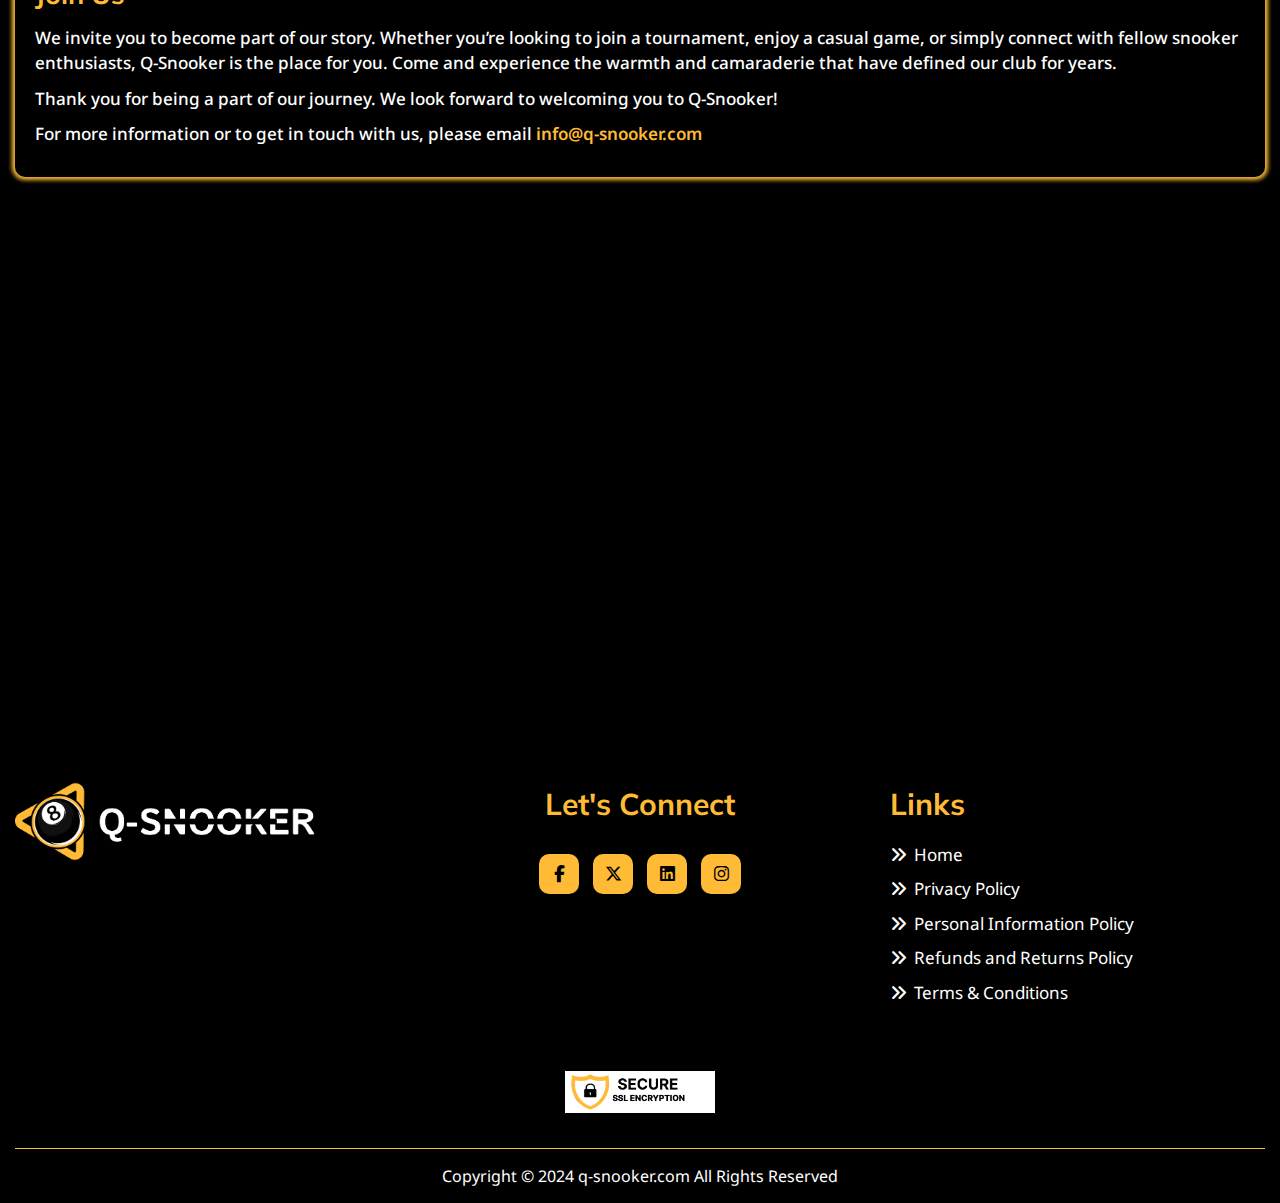
==== commit e88b4c9e: "done" ====
--- a/about-us.html
+++ b/about-us.html
@@ -47,10 +47,10 @@
 
     <!--About Us Page Banner Section  Start -->
     <section class="banner">
-        <div class="banner-image pages-banner-image">
+        <div class="banner-image sub-pages-banner-image">
             <img src="./assets/images/about-banner-image.jpg" alt="image">
         </div>
-        <div class="banner-text pages-banner-text text-center">
+        <div class="banner-text sub-pages-banner-text text-center">
             <div class="banner-text-group">
                 <h1>About Us</h1>
             </div>
--- a/assets/css/style.css
+++ b/assets/css/style.css
@@ -108,11 +108,7 @@
 }
 
 
-/*
-
- https://preview.themeforest.net/item/eightsy-billiard-school-sport-club-elementor-template-kit/full_screen_preview/35427626?_ga=2.178571309.84875571.1727330022-154049816.1719381000&_gac=1.24162376.1726467419.Cj0KCQjwi5q3BhCiARIsAJCfuZm8hFzgJNDiCWxb7B30YWxnWlj-VjBrRWWavUp2nf5yBualqFnf5sgaAioKEALw_wcB 
- 
- */
+
 
 /* Global CSS End */
 
@@ -164,6 +160,7 @@
     color: #fff;
     transition: 0.5s all ease-in-out;
     border-bottom: solid 1px transparent;
+    font-size: 15px;
 }
 
 .main-navbar ul li a:after {
@@ -212,7 +209,7 @@
 
 .menu-icon {
     display: none;
-    color: #00fadf;
+    color: #FFBB35;
     width: 30px;
     text-align: right;
     cursor: pointer;
@@ -262,6 +259,10 @@
     height: 550px;
     width: 100%;
 }
+.sub-pages-banner-image {
+    height: 450px;
+}
+
 
 .banner-image img {
     height: 100%;
@@ -293,6 +294,10 @@
     font-weight: 600;
     text-transform: capitalize;
     overflow: hidden;
+}
+
+.sub-pages-banner-text h1 {
+    font-size: 55px;
 }
 
 .banner-text h3 {
@@ -402,7 +407,7 @@
 }
 
 input {
-    width: 60%;
+    width: 70%;
     padding: 12px;
     border: none;
     border-radius: 5px;
@@ -718,7 +723,7 @@
 }
 
 .disclaimer-wrapper {
-    padding: 15px;
+    padding: 0 15px;
 }
 
 .disclaimer-wrapper p {
@@ -784,7 +789,7 @@
     font-weight: 700;
     margin-bottom: 12px;
     text-align: center;
-    color:#FFBB35;
+    color: #FFBB35;
 }
 
 .footer-links h3 {
@@ -809,7 +814,7 @@
 }
 
 .footer .footer-items ul li a:hover {
-    color:#FFBB35;
+    color: #FFBB35;
 }
 
 
@@ -836,7 +841,8 @@
     min-width: 20px;
     margin-right: 6px;
 }
-.footer-arrow{
+
+.footer-arrow {
     margin-right: 7px;
 }
 
@@ -853,7 +859,7 @@
 }
 
 .ssl-certificate img {
-    max-width: 160px;
+    max-width: 150px;
 }
 
 /* Footer CSS End */
@@ -993,10 +999,208 @@
 
 /* Sub Pages CSS End */
 
-
-
-
-
+/* Other Page CSS Start */ 
+ 
+/* Tournaments Events Page CSS Start */
+.tornaments-events-cards-content ul li p img {
+    width: 30px;
+    height: 31px;
+    margin-right: 5px;
+    vertical-align: middle;
+    display: inline-block;
+    margin-bottom: 8px;
+    margin-top: 10px;
+}
+
+.tornaments-events-cards-content p {
+    color: #fff;
+    line-height: 1.1;
+}
+
+.tournaments-events-cards {
+    display: flex;
+    flex-wrap: wrap;
+    margin-bottom: 35px;
+    box-shadow: #FFBB35 0px 4px 10px, #FFBB35 0px 8px 10px, #FFBB35 0px 5px 10px;
+    padding: 20px;
+    border-radius: 15px;
+}
+
+.tornaments-events-cards-image {
+    width: 40%;
+}
+
+.tornaments-events-cards-content {
+    width: 60%;
+    padding: 20px;
+}
+.tornaments-events-cards-content h3 {
+    color: #fff;
+    font-size: 30px;
+}
+
+.tornaments-events-cards-image img {
+    height: 100%;
+    width: 100%;
+    object-fit: cover;
+}
+.help-us-wrapper p {
+    color: #fff;
+    margin-bottom: 10px;
+    text-align: center;
+    line-height: 1.5;
+}
+/* Accordion CSS Start */
+.accordion {
+    background-color:#FFBB35;
+    border-radius: 0px;
+    justify-content: flex-start;
+    align-items: stretch;
+    display: grid;
+    grid-template-columns: 1fr;
+    grid-template-rows: .1fr 0fr;
+    overflow: hidden;
+    transition: grid-template-rows .3s cubic-bezier(.19, 1, .22, 1);
+    margin: .75rem 0
+}
+
+.accordion .top {
+    cursor: pointer;
+    justify-content: space-between;
+    align-items: flex-start;
+    padding: .9375rem;
+    display: flex;
+    position: relative
+}
+
+.accordion .top .text {
+    font-size: 1.125rem;
+    font-weight: 600;
+    white-space: wrap;
+    color: #ffffff;
+}
+
+.accordion .top img {
+    width: 1.5rem;
+    align-self: flex-start;
+    display: inline-block;
+    max-width: 100%;
+    vertical-align: middle;
+    border: 0;
+    transition: transform .3s cubic-bezier(.175, .885, .32, 1.275);
+    filter: brightness(0) invert(1);
+}
+
+.accordion .top input {
+    position: absolute;
+    inset: 0;
+    cursor: pointer;
+    appearance: none;
+    width:100%;
+    background: none;
+}
+.accordion .top .text {
+    font-size: 1.125rem;
+    font-weight: 600;
+    white-space: wrap;
+    color: #000;
+}
+.accordion .bottom .text p {
+    padding: 10px 0;
+}
+
+.accordion .top img {
+    width: 1.5rem;
+    align-self: flex-start;
+    display: inline-block;
+    max-width: 100%;
+    vertical-align: middle;
+    border: 0;
+    transition: transform .3s cubic-bezier(.175, .885, .32, 1.275);
+    filter: brightness(0) invert(1);
+}
+
+.accordion .top input {
+    position: absolute;
+    inset: 0;
+    cursor: pointer;
+    appearance: none;
+    width:100%;
+    background: none;
+}
+
+.accordion .bottom {
+    padding-inline: 1.7rem;
+    overflow: hidden;
+    transition: all .3s cubic-bezier(.19, 1, .22, 1);
+    background-color: #fff;
+}
+
+.accordion .bottom .text {
+    margin-left: 0;
+    margin: 0;
+    font-size: 1rem;
+    color: #000;
+}
+
+.accordion:has(input:checked) {
+    grid-template-rows: .1fr 1fr
+}
+
+.accordion:has(input:checked) .top img {
+    transform: rotateZ(45deg)
+}
+.accordion-wrap {
+    margin-top: 3.75rem;
+}
+.accordion:has(input:checked) {
+    grid-template-rows: .1fr 1fr
+}
+
+.accordion:has(input:checked) .top img {
+    transform: rotateZ(45deg)
+}
+.accordion-wrap {
+    margin-top: 3.75rem;
+}
+/* Tournaments Events Page CSS Start */
+/* Other Page CSS End */
+
+/* Contact Us Page CSS Start */
+
+/* Contact Form CSS Start */
+.form-section {
+    display: flex;
+    justify-content: space-between;
+    flex-wrap: wrap;
+}
+
+.form-image {
+    width: 40%;
+    overflow: hidden;
+}
+
+.form-image img {
+    width: 100%;
+    object-fit: cover;
+    height: 100%;
+}
+
+.form-container {
+    width: 60%;
+    padding: 20px;
+    background-image: url("../images/form-bg.jpg");
+    background-size: cover;
+    background-repeat: no-repeat;
+    background-color: rgba(0 0 0/50%);
+    background-blend-mode: multiply;
+}
+
+.form-wrapper {
+    height: 100%;
+    width: 100%;
+}
+/* Contact Form CSS End*/
 
 
 
@@ -1054,4 +1258,13 @@
     background-color: #fff;
 }
 
-/* Cookies CSS End */+/* Cookies CSS End */
+
+/* accordion section css start */
+
+/* accordion section css end */
+
+
+
+
+
--- a/assets/css/responsive.css
+++ b/assets/css/responsive.css
@@ -1,13 +1,110 @@
 @media screen and (max-width:1200px) {
+    .main-navbar {
+        position: fixed;
+        top: 0;
+        left: 0;
+        height: 100vh;
+        width: 100%;
+        padding: 50px;
+        background-color: #000;
+        transform: translateY(-100%);
+        transition: all 0.3s linear;
+        z-index: 100;
+        color: #fff;
+        flex-direction: column;
+        justify-content: center;
+        overflow: hidden;
+     }
+  
+     .menuToggle .main-navbar {
+        transform: translateY(0);
+        justify-content: flex-start;
+     }
+  
+     .main-navbar ul {
+        flex-direction: column;
+  
+     }
+  
+     .menu-icon {
+        display: block;
+     }
+  
+     .close-icon {
+        position: absolute;
+        top: 20px;
+        right: 20px;
+        display: block;
+        color: #fff;
+        text-align: end;
+        z-index: 55;
+     }
+  
+     .logo img {
+        max-width: 200px;
+     }
+     a.mobile-hide {
+        display: none;
+    }
+    a.desktop-hide.butn {
+        display: block !important;
+    }
+    .banner-text h1 {
+        font-size: 55px;
+    }
+    .banner-text h3 {
+        font-size: 23px;
+    }
+    .banner-image {
+        height: 450px;
+    }
+    .home-signup-wrapper h3 {
+        font-size: 25px;
+    }
+    h2.section-heading {
+        font-size: 50px;
+     }
 
 
 
 }
 
 @media screen and (max-width:991px) {
-  
-
-   
+    .banner-image {
+        height: 370px;
+    }
+    .pages-intro-text-wrapper p {
+        font-size: 15px;
+    }
+    .home-signup-wrapper h3 {
+        font-size: 22px;
+    }
+    .home-signup-wrapper h3 {
+        font-size: 24px;
+    }
+    h2.section-heading {
+        font-size: 45px;
+     }
+     input {
+        font-size: 15px;
+    }
+    .home-featured-image {
+        height: 300px;
+    }
+    .home-featured-text a h3 {
+         font-size: 22px;
+        max-width: 200px;
+        margin: 0 auto;
+    }
+    .disclaimer-wrapper h3 {
+        font-size: 28px;
+    }
+    .disclaimer-wrapper p {
+        font-size: 15px;
+    }
+    .copyright p {
+        font-size: 15px;
+    }
 
 }
 
@@ -15,22 +112,240 @@
 
 
 @media screen and (max-width:767px) {
-   
-     
-
-   
-  
-  
+    .banner-text h1 {
+        font-size: 50px;
+    }
+    .banner-text h3 {
+        font-size: 21px;
+    }
+    .banner-image {
+        height:330px;
+    }
+    .home-signup-wrapper h3 {
+        font-size: 21px;
+    }
+    .form-image ,.form-container {
+        width: 100%;
+    }
+    .form-container{
+        padding: 10px;
+    }
+    h2.section-heading {
+        font-size: 40px;
+     }
+     .form-section input {
+        width: 80%;
+    }
+    .home-featured-image {
+        height: 280px;
+    }
+    .home-featured-cards {
+        width: 48%;
+        margin-bottom: 35px;
+    }
+    .home-featured-cards:last-child {
+        width: 100%;
+    }
+    .home-advantage-icons img {
+        height: 50px;
+        width: 50px;
+    }
+    img.next-page-image {
+        height: 20px;
+        width: 20px;
+    }
+    .home-advantage-content h3 {
+        font-size: 17px;
+    }
+    .home-advantage-cards {
+        min-height: 230px;
+    }
+    .home-gallery-images {
+        height: 270px;
+    }
+    .home-gallery-images:first-child, .home-gallery-images:last-child {
+        height: 240px;
+    }
+    .disclaimer-wrapper h3 {
+        font-size: 26px;
+    }
+    .links a {
+        margin: 0;
+        padding-bottom: 10px;
+        display: block;
+        font-size: 17px;
+     }
+  
+     .links a:last-child {
+        padding-bottom: 0;
+     }
+  
+     .links-social {
+        align-items: flex-start;
+     }
+  
+     .logo-bottom img {
+        max-width: 250px;
+     }
+  
+  
+     .footer-items h3 {
+        font-size: 26px;
+     }
+     .logo-bottom {
+        width: 100%;
+        margin-bottom: 30px;
+    }
+    .footer-connect,.footer-links{
+        width: 48%;
+    }
+    .footer-items h3 {
+        text-align: left;
+    }
+    .social-icons {
+        justify-content: left;
+       }
+       .copyright p {
+        font-size: 14px;
+    }
+
 
 }
 
-@media screen and (max-width:575px) {  
-   
-  
+@media screen and (max-width:575px) {
+    .banner-text h1 {
+        font-size: 45px;
+    }
+    .banner-text h3 {
+        font-size: 19px;
+    }
+    .banner-image {
+        height: 290px;
+    }
+    .pages-intro-text-wrapper {
+        padding: 0;
+    }
+    .pages-intro-text-wrapper p {
+        font-size: 14px;
+    }
+    .home-signup-wrapper h3 {
+        font-size: 18px;
+    }
+    h2.section-heading {
+        font-size: 35px;
+    }
+
+     input {
+        font-size: 14px;
+    }
+    .form-section input {
+        width: 100%;
+    }
+    .form-section {
+        padding: 10px;
+    }
+    .home-featured-cards {
+        width: 100%;
+        margin-bottom: 35px;
+    }
+    .home-featured-image {
+        height: 260px;
+    }
+    .home-advantage-cards {
+        width: 48%;
+        min-height: 250px;
+    }
+    .home-gallery-images {
+        width: 100%;
+        height: 260px;
+    }
+    form.contact-form {
+        padding: 20px 10px;
+    }
+    .formbold-btn {
+        width: 35%;
+    }
+    .disclaimer-wrapper h3 {
+        font-size: 24px;
+    }
+    .disclaimer-wrapper p {
+        font-size: 14px;
+    }
+    .copyright p {
+        font-size: 13px;
+    }
+    .footer .footer-items ul li a {
+        font-size: 15px;
+    }
+
+
+
 }
 
 
-@media screen and (max-width:480px) {  
-   
-  
+@media screen and (max-width:480px) {
+    .banner-text h1 {
+        font-size: 40px;
+    }
+    .banner-text h3 {
+        font-size: 17px;
+    }
+    .banner-image {
+        height: 230px;
+    }
+    .home-signup-wrapper h3 {
+        font-size: 15px;
+    }
+    .form-section h2 {
+        font-size: 26px;
+    }
+    h2.section-heading {
+        font-size: 30px;
+    }
+    .form-section button {
+        width: 50%;
+    }
+    .home-featured-image {
+        height: 230px;
+    }
+    .home-featured-text a h3 {
+        font-size: 22px;
+    }
+    .home-advantage-cards {
+        width: 100%;
+    }
+    .home-gallery-images {
+          height: 220px;
+    }
+    .formbold-btn {
+        padding: 10px 32px;
+        width: 55%;
+    }
+    .disclaimer-wrapper h3 {
+        font-size: 22px;
+    }
+    .footer-items {
+        width: 100%;
+        margin-bottom: 30px;
+     }
+  
+     .footer-items:last-child {
+        margin-bottom: 0;
+     }
+  
+     .footer-items h3 {
+        text-align: left;
+     }
+  
+     .social-icons {
+        justify-content: flex-start;
+     }
+  
+     .logo-bottom img {
+        max-width: 200px;
+     }
+     .copyright p {
+        font-size: 12px;
+    }
+
 }